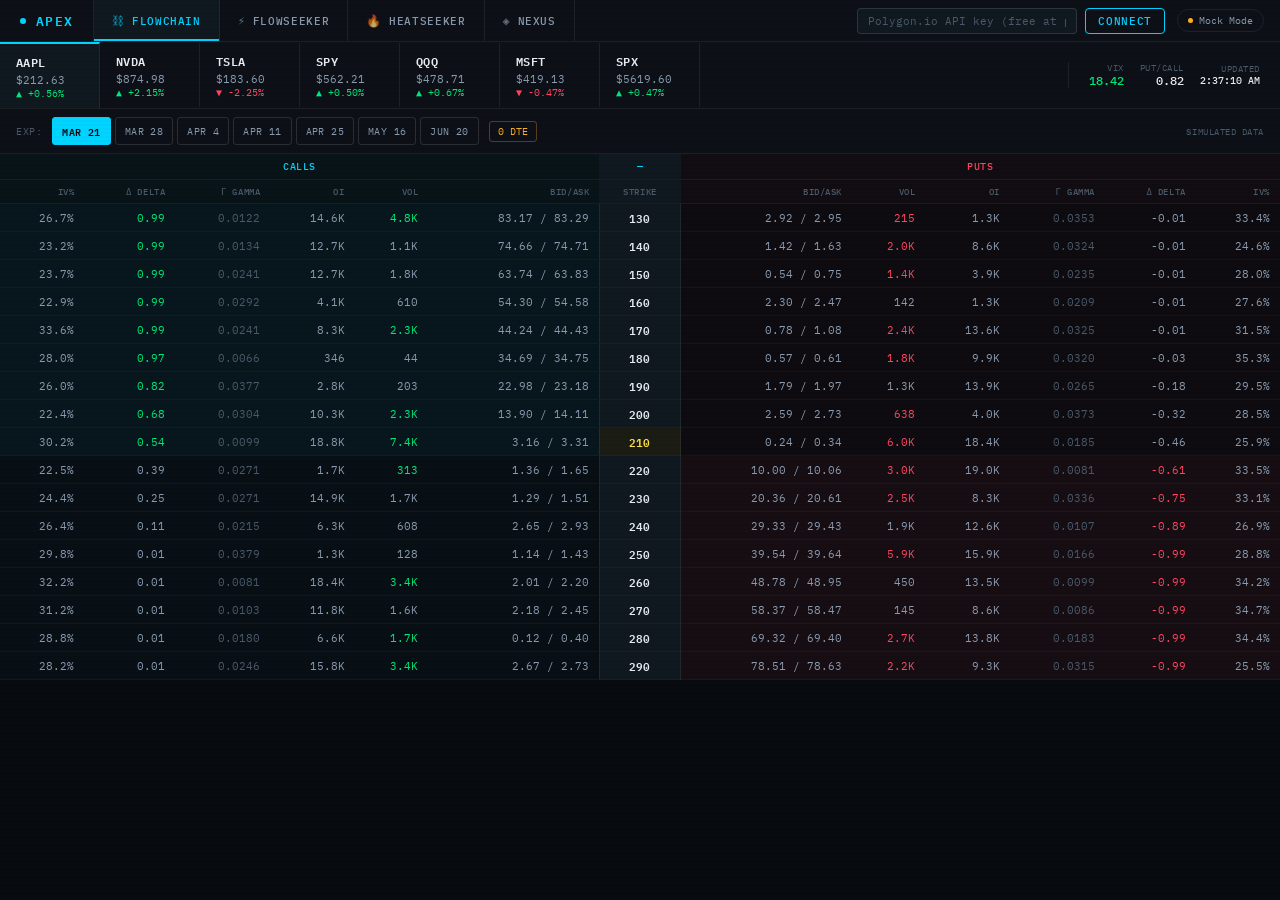
==== apex-terminal/index.html @ cfad3338 "Add files via upload" ====
<!DOCTYPE html>
<html lang="en">
<head>
  <meta charset="UTF-8">
  <meta name="viewport" content="width=device-width, initial-scale=1.0">
  <title>Apex Terminal — Options Intelligence Platform</title>
  <link rel="preconnect" href="https://fonts.googleapis.com">
  <link href="https://fonts.googleapis.com/css2?family=IBM+Plex+Mono:wght@300;400;500;600&family=IBM+Plex+Sans:wght@300;400;500;600&display=swap" rel="stylesheet">
  <link rel="stylesheet" href="css/styles.css">
</head>
<body>

<!-- HEADER -->
<header>
  <div class="logo">
    <div class="logo-dot"></div>
    APEX
  </div>
  <nav class="nav-tabs">
    <div class="nav-tab active" onclick="switchPanel('chain',this)">
      <span class="tab-icon">⛓</span> FlowChain
    </div>
    <div class="nav-tab" onclick="switchPanel('flow',this)">
      <span class="tab-icon">⚡</span> FlowSeeker
    </div>
    <div class="nav-tab" onclick="switchPanel('heat',this)">
      <span class="tab-icon">🔥</span> HeatSeeker
    </div>
    <div class="nav-tab" onclick="switchPanel('nexus',this)">
      <span class="tab-icon">◈</span> Nexus
    </div>
  </nav>
  <div class="header-right">
    <div class="api-setup">
      <input type="password" class="api-input" id="apiKey" placeholder="Polygon.io API key (free at polygon.io)" autocomplete="off">
      <button class="connect-btn" onclick="connectAPI()">Connect</button>
    </div>
    <div class="status-pill" id="statusPill">
      <div class="status-dot" id="statusDot"></div>
      <span id="statusText">Mock Mode</span>
    </div>
  </div>
</header>

<!-- TICKER BAR -->
<div class="ticker-bar" id="tickerBar">
  <div class="ticker-btn active" onclick="setTicker('AAPL',this)" data-sym="AAPL">
    <span class="ticker-sym">AAPL</span>
    <span class="ticker-price" id="tb-price-AAPL">$212.45</span>
    <span class="ticker-chg up" id="tb-chg-AAPL">▲ +0.58%</span>
  </div>
  <div class="ticker-btn" onclick="setTicker('NVDA',this)" data-sym="NVDA">
    <span class="ticker-sym">NVDA</span>
    <span class="ticker-price" id="tb-price-NVDA">$875.20</span>
    <span class="ticker-chg up" id="tb-chg-NVDA">▲ +2.16%</span>
  </div>
  <div class="ticker-btn" onclick="setTicker('TSLA',this)" data-sym="TSLA">
    <span class="ticker-sym">TSLA</span>
    <span class="ticker-price" id="tb-price-TSLA">$183.60</span>
    <span class="ticker-chg dn" id="tb-chg-TSLA">▼ -2.24%</span>
  </div>
  <div class="ticker-btn" onclick="setTicker('SPY',this)" data-sym="SPY">
    <span class="ticker-sym">SPY</span>
    <span class="ticker-price" id="tb-price-SPY">$562.10</span>
    <span class="ticker-chg up" id="tb-chg-SPY">▲ +0.51%</span>
  </div>
  <div class="ticker-btn" onclick="setTicker('QQQ',this)" data-sym="QQQ">
    <span class="ticker-sym">QQQ</span>
    <span class="ticker-price" id="tb-price-QQQ">$478.35</span>
    <span class="ticker-chg up" id="tb-chg-QQQ">▲ +0.67%</span>
  </div>
  <div class="ticker-btn" onclick="setTicker('MSFT',this)" data-sym="MSFT">
    <span class="ticker-sym">MSFT</span>
    <span class="ticker-price" id="tb-price-MSFT">$418.75</span>
    <span class="ticker-chg dn" id="tb-chg-MSFT">▼ -0.45%</span>
  </div>
  <div class="ticker-btn" onclick="setTicker('SPX',this)" data-sym="SPX">
    <span class="ticker-sym">SPX</span>
    <span class="ticker-price" id="tb-price-SPX">$5620</span>
    <span class="ticker-chg up" id="tb-chg-SPX">▲ +0.49%</span>
  </div>
  <div class="ticker-bar-right">
    <div class="market-stat">
      <span class="ms-label">VIX</span>
      <span class="ms-val up" id="vix-val">18.42</span>
    </div>
    <div class="market-stat">
      <span class="ms-label">Put/Call</span>
      <span class="ms-val" id="pcr-val">0.82</span>
    </div>
    <div class="market-stat">
      <span class="ms-label">Updated</span>
      <span class="ms-val" id="update-time" style="font-size:10px">--:--:--</span>
    </div>
  </div>
</div>

<!-- ── FLOWCHAIN PANEL ── -->
<div id="panel-chain" class="panel active">
  <div class="chain-toolbar">
    <span class="toolbar-label">Exp:</span>
    <div class="exp-group" id="expGroup">
      <button class="exp-btn active">Loading...</button>
    </div>
    <span class="dte-badge" id="dteBadge">0 DTE</span>
    <span class="toolbar-label" style="margin-left:auto;font-size:9px" id="chainSource">simulated data</span>
  </div>
  <div id="chainErr"></div>
  <div class="chain-wrap">
    <table class="chain">
      <thead>
        <tr class="shead">
          <th colspan="6" class="call-h" style="text-align:center;font-size:10px;padding:5px">CALLS</th>
          <th class="str-h">—</th>
          <th colspan="6" class="put-h ph" style="text-align:center;font-size:10px;padding:5px">PUTS</th>
        </tr>
        <tr>
          <th class="call-h">IV%</th><th class="call-h">Δ Delta</th><th class="call-h">Γ Gamma</th>
          <th class="call-h">OI</th><th class="call-h">Vol</th><th class="call-h">Bid/Ask</th>
          <th class="str-h">STRIKE</th>
          <th class="put-h">Bid/Ask</th><th class="put-h">Vol</th><th class="put-h">OI</th>
          <th class="put-h">Γ Gamma</th><th class="put-h">Δ Delta</th><th class="put-h">IV%</th>
        </tr>
      </thead>
      <tbody id="chainBody"><tr><td colspan="13" class="loader">Select a ticker above to load options chain</td></tr></tbody>
    </table>
  </div>
</div>

<!-- ── FLOWSEEKER PANEL ── -->
<div id="panel-flow" class="panel">
  <div class="flow-toolbar">
    <span class="toolbar-label">Filter:</span>
    <button class="chip active" onclick="filterFlow('all',this)">All Flow</button>
    <button class="chip" onclick="filterFlow('call',this)">Calls Only</button>
    <button class="chip" onclick="filterFlow('put',this)">Puts Only</button>
    <button class="chip" onclick="filterFlow('sweep',this)">Sweeps</button>
    <button class="chip" onclick="filterFlow('block',this)">Blocks</button>
    <button class="chip" onclick="filterFlow('unusual',this)">Unusual</button>
    <button class="chip" onclick="filterFlow('bull',this)">Bullish</button>
    <button class="chip" onclick="filterFlow('bear',this)">Bearish</button>
    <span style="margin-left:auto;font-size:10px;color:var(--text2);font-family:var(--mono)" id="flowCount">0 alerts</span>
  </div>
  <div id="flowErr"></div>
  <div class="flow-head">
    <div>TIME</div><div>TICKER</div><div>TYPE</div><div>CONTRACT</div>
    <div>SENT</div><div>PREMIUM</div><div>SIZE</div><div>FLAGS</div><div>DETAIL</div>
  </div>
  <div class="flow-list" id="flowList">
    <div class="loader">Waiting for flow data...</div>
  </div>
</div>

<!-- ── HEATSEEKER PANEL ── -->
<div id="panel-heat" class="panel">
  <div class="heat-layout">
    <aside class="heat-sidebar">
      <div class="heat-sidebar-top">HeatSeeker Tickers</div>
      <div class="heat-ticker-list" id="heatTickerList"></div>
    </aside>
    <div class="heat-main">
      <div class="heat-toolbar">
        <span class="toolbar-label">Mode:</span>
        <button class="exp-btn active" onclick="setHeatMode('gex',this)">Gamma Exposure</button>
        <button class="exp-btn" onclick="setHeatMode('oi',this)">Open Interest</button>
        <button class="exp-btn" onclick="setHeatMode('flow',this)">Net Flow</button>
        <button class="exp-btn trinity-btn" onclick="setHeatMode('trinity',this)">⟁ Trinity</button>
        <span class="toolbar-label" style="margin-left:auto" id="heatTicker">SPY</span>
        <span class="toolbar-label" id="heatPrice" style="color:var(--text0)">$562.10</span>
      </div>
      <!-- Single mode canvas -->
      <div class="heat-canvas-wrap" id="singleCanvasWrap">
        <canvas id="heatCanvas"></canvas>
      </div>
      <!-- Trinity Mode -->
      <div id="trinityWrap" style="display:none;flex:1;flex-direction:column;overflow:hidden;min-height:0;">
        <div class="trinity-table-wrap">
          <table class="trinity-tbl" id="trinityTable">
            <thead id="trinityThead"></thead>
            <tbody id="trinityTbody"></tbody>
          </table>
        </div>
      </div>
      <div class="legend-wrap" id="heatLegend">
        <div class="legend-item"><div class="legend-dot legend-pika"></div><span>Pika — Volatility Absorber / Pin Zone</span></div>
        <div class="legend-item"><div class="legend-dot legend-barney"></div><span>Barney — Volatility Amplifier / Explosion Zone</span></div>
        <div class="legend-item" style="margin-left:auto;color:var(--text2)">King Node = strongest magnet for EOD/EOW price</div>
      </div>
      <div class="legend-wrap" id="trinityLegend" style="display:none;flex-wrap:wrap;gap:6px 20px;">
        <div class="legend-item"><div class="legend-dot legend-pika"></div><span>Pika — Dealer Pin / Vol Absorber</span></div>
        <div class="legend-item"><div class="legend-dot legend-barney"></div><span>Barney — Vol Amplifier / Explosion</span></div>
        <div class="legend-item"><div class="legend-dot" style="background:var(--accent)"></div><span>Vanna Bullish</span></div>
        <div class="legend-item"><div class="legend-dot" style="background:var(--red)"></div><span>Vanna Bearish</span></div>
        <div class="legend-item"><div class="legend-dot" style="background:var(--green)"></div><span>Bullish signal</span></div>
        <div class="legend-item"><div class="legend-dot" style="background:#f97316"></div><span>Bearish / Short pressure</span></div>
        <div style="margin-left:auto;font-family:var(--mono);font-size:10px;color:var(--text2)">★ King Node · ATM = yellow row · bars = normalized intensity</div>
      </div>
    </div>
  </div>
</div>

<!-- ── NEXUS PANEL ── -->
<div id="panel-nexus" class="panel">
  <div class="nexus-layout">
    <aside class="nexus-sidebar">
      <div class="heat-sidebar-top" style="padding:12px 14px 8px">AI Signal Watchlist</div>
      <div class="nexus-sig-list" id="nexusSigList"></div>
    </aside>
    <div class="nexus-main" id="nexusMain"></div>
  </div>
</div>

<!-- TOAST -->
<div class="toast" id="toast"></div>

<!-- Toast -->
<div class="toast" id="toast"></div>

<!-- JS modules (order matters) -->
<script src="js/state.js"></script>
<script src="js/utils.js"></script>
<script src="js/mockData.js"></script>
<script src="js/api.js"></script>
<script src="js/chain.js"></script>
<script src="js/flow.js"></script>
<script src="js/heatseeker.js"></script>
<script src="js/nexus.js"></script>
<script src="js/app.js"></script>

</body>
</html>
---- apex-terminal/css/styles.css ----
:root {
  --bg0: #080b0f;
  --bg1: #0d1117;
  --bg2: #111920;
  --bg3: #162030;
  --border: rgba(255,255,255,0.07);
  --border2: rgba(255,255,255,0.12);
  --text0: #e8edf2;
  --text1: #8a9bb0;
  --text2: #4a5a6a;
  --accent: #00d4ff;
  --accent2: #0099cc;
  --green: #00e87a;
  --red: #ff4560;
  --amber: #ffb020;
  --purple: #a855f7;
  --yellow: #fde047;
  --mono: 'IBM Plex Mono', monospace;
  --sans: 'IBM Plex Sans', sans-serif;
}
*, *::before, *::after { box-sizing: border-box; margin: 0; padding: 0; }
html { font-size: 13px; background: var(--bg0); color: var(--text0); font-family: var(--sans); }
body { min-height: 100vh; display: flex; flex-direction: column; overflow-x: hidden; }

/* ── SCANLINE OVERLAY ── */
body::before {
  content: '';
  position: fixed; inset: 0; pointer-events: none; z-index: 999;
  background: repeating-linear-gradient(0deg, transparent, transparent 2px, rgba(0,0,0,0.015) 2px, rgba(0,0,0,0.015) 4px);
}

/* ── HEADER ── */
header {
  display: flex; align-items: center; gap: 0;
  height: 42px; background: var(--bg1);
  border-bottom: 1px solid var(--border);
  position: sticky; top: 0; z-index: 100;
}
.logo {
  display: flex; align-items: center; gap: 10px;
  padding: 0 20px; height: 100%;
  border-right: 1px solid var(--border);
  font-family: var(--mono); font-size: 13px; font-weight: 600;
  color: var(--accent); letter-spacing: 0.1em; text-transform: uppercase;
  white-space: nowrap;
}
.logo-dot { width: 6px; height: 6px; background: var(--accent); border-radius: 50%; animation: blink 2s ease-in-out infinite; }
@keyframes blink { 0%,100%{opacity:1} 50%{opacity:.3} }

.nav-tabs { display: flex; height: 100%; }
.nav-tab {
  display: flex; align-items: center; gap: 7px;
  padding: 0 18px; height: 100%; cursor: pointer;
  font-family: var(--mono); font-size: 11px; font-weight: 500;
  color: var(--text1); border-right: 1px solid var(--border);
  transition: all .2s; white-space: nowrap; text-transform: uppercase; letter-spacing: 0.06em;
  position: relative;
}
.nav-tab:hover { color: var(--text0); background: var(--bg2); }
.nav-tab.active { color: var(--accent); background: var(--bg2); }
.nav-tab.active::after {
  content: ''; position: absolute; bottom: 0; left: 0; right: 0; height: 2px;
  background: var(--accent);
}
.nav-tab .tab-icon { font-size: 12px; opacity: .7; }

.header-right {
  display: flex; align-items: center; gap: 12px;
  margin-left: auto; padding: 0 16px;
}
.api-setup {
  display: flex; align-items: center; gap: 8px;
}
.api-input {
  background: var(--bg2); border: 1px solid var(--border2);
  color: var(--text0); font-family: var(--mono); font-size: 11px;
  padding: 5px 10px; border-radius: 4px; width: 220px; outline: none;
  transition: border-color .2s;
}
.api-input:focus { border-color: var(--accent); }
.api-input::placeholder { color: var(--text2); }
.connect-btn {
  background: transparent; border: 1px solid var(--accent);
  color: var(--accent); font-family: var(--mono); font-size: 11px;
  font-weight: 500; padding: 5px 12px; border-radius: 4px;
  cursor: pointer; transition: all .2s; text-transform: uppercase; letter-spacing: .06em;
}
.connect-btn:hover { background: var(--accent); color: var(--bg0); }
.status-pill {
  display: flex; align-items: center; gap: 6px;
  font-family: var(--mono); font-size: 10px; color: var(--text1);
  padding: 4px 10px; border-radius: 20px;
  border: 1px solid var(--border);
  white-space: nowrap;
}
.status-dot { width: 5px; height: 5px; border-radius: 50%; background: var(--amber); }
.status-dot.live { background: var(--green); animation: blink 1.5s ease-in-out infinite; }
.status-dot.err { background: var(--red); }

/* ── TICKER BAR ── */
.ticker-bar {
  display: flex; align-items: center; gap: 0;
  background: var(--bg1); border-bottom: 1px solid var(--border);
  overflow-x: auto; scrollbar-width: none;
}
.ticker-bar::-webkit-scrollbar { display: none; }
.ticker-btn {
  display: flex; flex-direction: column; align-items: flex-start;
  padding: 8px 16px; border-right: 1px solid var(--border);
  cursor: pointer; transition: all .15s; min-width: 100px;
  background: transparent;
}
.ticker-btn:hover { background: var(--bg2); }
.ticker-btn.active { background: var(--bg2); border-top: 2px solid var(--accent); }
.ticker-sym {
  font-family: var(--mono); font-size: 12px; font-weight: 600;
  color: var(--text0); letter-spacing: .04em;
}
.ticker-price { font-family: var(--mono); font-size: 11px; color: var(--text1); margin-top: 1px; }
.ticker-chg { font-family: var(--mono); font-size: 10px; }
.ticker-chg.up { color: var(--green); }
.ticker-chg.dn { color: var(--red); }

.ticker-bar-right {
  margin-left: auto; display: flex; align-items: center; gap: 16px;
  padding: 0 20px; border-left: 1px solid var(--border); white-space: nowrap;
}
.market-stat { display: flex; flex-direction: column; align-items: flex-end; }
.ms-label { font-size: 9px; color: var(--text2); font-family: var(--mono); text-transform: uppercase; letter-spacing: .06em; }
.ms-val { font-size: 12px; font-family: var(--mono); color: var(--text0); font-weight: 500; }

/* ── PANELS ── */
.panel { display: none; flex: 1; overflow: hidden; }
.panel.active { display: flex; flex-direction: column; }

/* ── CHAIN PANEL ── */
.chain-toolbar {
  display: flex; align-items: center; gap: 10px; flex-wrap: wrap;
  padding: 8px 16px; background: var(--bg1); border-bottom: 1px solid var(--border);
}
.exp-group { display: flex; gap: 4px; flex-wrap: wrap; }
.exp-btn {
  background: transparent; border: 1px solid var(--border2);
  color: var(--text1); font-family: var(--mono); font-size: 10px;
  padding: 4px 9px; border-radius: 3px; cursor: pointer;
  transition: all .15s; text-transform: uppercase; letter-spacing: .04em;
}
.exp-btn:hover { border-color: var(--accent2); color: var(--text0); }
.exp-btn.active { background: var(--accent); border-color: var(--accent); color: var(--bg0); font-weight: 600; }
.toolbar-label { font-size: 10px; color: var(--text2); font-family: var(--mono); text-transform: uppercase; letter-spacing: .06em; }
.dte-badge {
  font-family: var(--mono); font-size: 10px; color: var(--amber);
  border: 1px solid rgba(255,176,32,.3); padding: 3px 8px; border-radius: 3px;
}
.chain-wrap { flex: 1; overflow-y: auto; overflow-x: auto; scrollbar-width: thin; scrollbar-color: var(--bg3) transparent; }
.chain-wrap::-webkit-scrollbar { width: 6px; height: 6px; }
.chain-wrap::-webkit-scrollbar-track { background: transparent; }
.chain-wrap::-webkit-scrollbar-thumb { background: var(--bg3); border-radius: 3px; }
table.chain { width: 100%; border-collapse: collapse; font-family: var(--mono); font-size: 11px; }
.chain th {
  position: sticky; top: 0; z-index: 10;
  padding: 6px 10px; text-align: right; font-size: 9px; font-weight: 500;
  color: var(--text2); white-space: nowrap; letter-spacing: .06em; text-transform: uppercase;
  border-bottom: 1px solid var(--border);
}
.chain th.call-h { background: rgba(0,212,255,.04); }
.chain th.put-h  { background: rgba(255,69,96,.04); }
.chain th.str-h  { background: var(--bg2); text-align: center; }
.chain .shead th { font-size: 10px; color: var(--accent); }
.chain .shead .ph { color: var(--red); }
.chain td {
  padding: 4px 10px; text-align: right; border-bottom: 1px solid rgba(255,255,255,.03);
  white-space: nowrap; transition: background .1s;
}
.chain tr:hover td { background: rgba(255,255,255,.03); }
.chain td.str {
  text-align: center; background: var(--bg2); color: var(--text0);
  font-weight: 600; border-left: 1px solid var(--border); border-right: 1px solid var(--border);
}
.chain td.atm { background: rgba(253,224,71,.08); color: var(--yellow); }
.chain td.cs { background: rgba(0,212,255,.025); }
.chain td.ps { background: rgba(255,69,96,.025); }
.chain tr.itm-c td.cs { background: rgba(0,212,255,.06); }
.chain tr.itm-p td.ps { background: rgba(255,69,96,.06); }
.up { color: var(--green); }
.dn { color: var(--red); }
.dim { color: var(--text1); }
.dim2 { color: var(--text2); }
.loader { padding: 60px; text-align: center; color: var(--text2); font-family: var(--mono); font-size: 12px; }
.err-bar {
  background: rgba(255,69,96,.1); border-bottom: 1px solid rgba(255,69,96,.2);
  padding: 6px 16px; font-size: 11px; color: var(--red); font-family: var(--mono);
}

/* ── FLOW PANEL ── */
.flow-toolbar {
  display: flex; align-items: center; gap: 8px; flex-wrap: wrap;
  padding: 8px 16px; background: var(--bg1); border-bottom: 1px solid var(--border);
}
.chip {
  background: transparent; border: 1px solid var(--border2);
  color: var(--text1); font-family: var(--mono); font-size: 10px;
  padding: 4px 10px; border-radius: 20px; cursor: pointer;
  transition: all .15s; letter-spacing: .04em;
}
.chip:hover { border-color: var(--accent2); color: var(--text0); }
.chip.active { background: var(--bg3); border-color: var(--border2); color: var(--text0); }
.flow-list { flex: 1; overflow-y: auto; scrollbar-width: thin; scrollbar-color: var(--bg3) transparent; }
.flow-list::-webkit-scrollbar { width: 6px; }
.flow-list::-webkit-scrollbar-thumb { background: var(--bg3); border-radius: 3px; }
.flow-head, .flow-row {
  display: grid;
  grid-template-columns: 52px 56px 54px 80px 56px 76px 64px 90px 1fr;
  gap: 0; padding: 5px 16px;
  border-bottom: 1px solid var(--border);
  align-items: center;
}
.flow-head {
  background: var(--bg2); font-size: 9px; color: var(--text2);
  font-family: var(--mono); text-transform: uppercase; letter-spacing: .08em;
  position: sticky; top: 0; z-index: 5;
}
.flow-row { font-size: 11px; font-family: var(--mono); cursor: pointer; transition: background .1s; }
.flow-row:hover { background: var(--bg2); }
.flow-row.new-row { animation: flashRow .6s ease-out; }
@keyframes flashRow { from { background: rgba(0,212,255,.1); } to { background: transparent; } }
.badge {
  display: inline-block; padding: 2px 6px; border-radius: 3px;
  font-size: 9px; font-weight: 600; letter-spacing: .04em;
}
.badge-call { background: rgba(0,212,255,.15); color: var(--accent); }
.badge-put  { background: rgba(255,69,96,.15); color: var(--red); }
.badge-sweep { background: rgba(255,176,32,.15); color: var(--amber); }
.badge-block { background: rgba(168,85,247,.15); color: var(--purple); }
.badge-unusual { background: rgba(0,232,122,.15); color: var(--green); }
.badge-bull { background: rgba(0,232,122,.12); color: var(--green); }
.badge-bear { background: rgba(255,69,96,.12); color: var(--red); }
.prem-big { color: var(--amber); font-weight: 600; }

/* ── HEATSEEKER PANEL ── */
.heat-layout { display: flex; flex: 1; overflow: hidden; }
.heat-sidebar {
  width: 280px; min-width: 220px; background: var(--bg1);
  border-right: 1px solid var(--border); display: flex; flex-direction: column;
  overflow-y: auto; scrollbar-width: thin; scrollbar-color: var(--bg3) transparent;
}
.heat-sidebar::-webkit-scrollbar { width: 4px; }
.heat-sidebar::-webkit-scrollbar-thumb { background: var(--bg3); }
.heat-sidebar-top {
  padding: 12px 14px 8px; border-bottom: 1px solid var(--border);
  font-family: var(--mono); font-size: 10px; color: var(--text2);
  text-transform: uppercase; letter-spacing: .08em;
}
.heat-ticker-list { flex: 1; }
.heat-ticker-item {
  display: flex; align-items: center; justify-content: space-between;
  padding: 9px 14px; border-bottom: 1px solid var(--border);
  cursor: pointer; transition: background .15s;
}
.heat-ticker-item:hover { background: var(--bg2); }
.heat-ticker-item.active { background: var(--bg2); border-left: 2px solid var(--accent); }
.ht-sym { font-family: var(--mono); font-size: 12px; font-weight: 600; color: var(--text0); }
.ht-meta { text-align: right; }
.ht-price { font-family: var(--mono); font-size: 11px; color: var(--text1); }
.ht-chg { font-family: var(--mono); font-size: 10px; }

.heat-main { flex: 1; display: flex; flex-direction: column; overflow: hidden; min-height: 0; }
.heat-toolbar {
  display: flex; align-items: center; gap: 10px; flex-wrap: wrap;
  padding: 8px 16px; background: var(--bg1); border-bottom: 1px solid var(--border);
  flex-shrink: 0;
}
.heat-canvas-wrap { flex: 1; position: relative; overflow: hidden; min-height: 0; }
#heat-canvas { display: block; width: 100%; height: 100%; }

.legend-wrap {
  display: flex; align-items: center; gap: 16px;
  padding: 8px 16px; border-top: 1px solid var(--border);
  font-family: var(--mono); font-size: 10px; color: var(--text1);
  flex-shrink: 0;
}
.legend-item { display: flex; align-items: center; gap: 6px; }
.legend-dot { width: 10px; height: 10px; border-radius: 50%; }
.legend-pika { background: var(--yellow); }
.legend-barney { background: var(--purple); }

/* ── TRINITY MODE TABLE ── */
.trinity-btn {
  background: linear-gradient(135deg, rgba(253,224,71,.15), rgba(168,85,247,.15)) !important;
  border-color: rgba(253,224,71,.4) !important;
  color: var(--yellow) !important;
  font-weight: 600 !important;
  letter-spacing: .08em;
}
.trinity-btn.active {
  background: linear-gradient(135deg, rgba(253,224,71,.3), rgba(168,85,247,.35)) !important;
  border-color: var(--yellow) !important;
  color: var(--yellow) !important;
}
.trinity-table-wrap {
  flex: 1; overflow: auto;
  scrollbar-width: thin; scrollbar-color: var(--bg3) transparent;
}
.trinity-table-wrap::-webkit-scrollbar { width:6px; height:6px; }
.trinity-table-wrap::-webkit-scrollbar-thumb { background:var(--bg3); border-radius:3px; }
table.trinity-tbl { width:100%; border-collapse:collapse; font-family:var(--mono); font-size:11px; }
.trinity-tbl thead th {
  position: sticky; top:0; z-index:10;
  padding: 5px 10px; text-align:right; white-space:nowrap;
  border-bottom: 1px solid var(--border); font-size:10px; font-weight:500; letter-spacing:.05em;
}
.trinity-tbl thead tr.th-group th { font-size:10px; text-align:center; padding:4px 6px; border-bottom: 1px solid var(--border2); }
.trinity-tbl thead tr.th-group th.th-strike { background:var(--bg2); }
.trinity-tbl thead tr.th-cols th { background:var(--bg1); }
.trinity-tbl thead tr.th-cols th.th-strike { background:var(--bg2); text-align:center; }
.th-gex-g  { background:rgba(253,224,71,.06); color:var(--yellow) !important; }
.th-vanna-g { background:rgba(0,212,255,.06); color:var(--accent) !important; }
.th-dex-g  { background:rgba(0,232,122,.06); color:var(--green) !important; }
.th-flow-g { background:rgba(249,115,22,.06); color:#f97316 !important; }
.th-comp-g { background:rgba(255,255,255,.04); color:var(--text1) !important; }
.trinity-tbl tbody tr {
  border-bottom: 1px solid rgba(255,255,255,.03);
  cursor:pointer; transition:background .1s;
}
.trinity-tbl tbody tr:hover { background:rgba(255,255,255,.03); }
.trinity-tbl tbody tr.tr-atm { background:rgba(253,224,71,.06) !important; }
.trinity-tbl tbody tr.tr-atm:hover { background:rgba(253,224,71,.1) !important; }
.trinity-tbl tbody tr.tr-king td.td-strike { color:var(--yellow) !important; }
.trinity-tbl td {
  padding: 3px 10px; text-align:right; white-space:nowrap; font-size:11px;
}
.trinity-tbl td.td-strike {
  text-align:center; background:var(--bg2); font-weight:600; color:var(--text0);
  border-left:1px solid var(--border); border-right:1px solid var(--border);
  position:sticky; left:0; z-index:2; min-width:62px;
}
.trinity-tbl td.td-strike .king-badge {
  display:inline-block; font-size:9px; color:var(--yellow);
  margin-left:4px; vertical-align:middle;
}
.trinity-tbl td.td-strike .atm-badge {
  display:inline-block; font-size:8px; color:var(--yellow);
  background:rgba(253,224,71,.15); padding:1px 4px; border-radius:2px;
  margin-left:3px; vertical-align:middle;
}
/* GEX cols */
.td-gex { background:rgba(253,224,71,.025); }
/* Vanna cols */
.td-vanna { background:rgba(0,212,255,.025); }
/* DEX cols */
.td-dex { background:rgba(0,232,122,.025); }
/* Flow cols */
.td-flow { background:rgba(249,115,22,.025); }
/* Composite */
.td-comp { }
/* Inline sparkbar */
.spark-wrap { display:flex; align-items:center; gap:5px; justify-content:flex-end; }
.spark-bar {
  display:inline-block; height:8px; border-radius:2px; min-width:2px;
  vertical-align:middle; flex-shrink:0;
}
.spark-val { min-width:52px; text-align:right; }

/* ── NEXUS PANEL ── */
.nexus-layout { display: flex; flex: 1; overflow: hidden; gap: 0; }
.nexus-sidebar {
  width: 300px; min-width: 240px; border-right: 1px solid var(--border);
  display: flex; flex-direction: column; background: var(--bg1);
}
.nexus-sig-list { flex: 1; overflow-y: auto; scrollbar-width: thin; scrollbar-color: var(--bg3) transparent; }
.nexus-sig-list::-webkit-scrollbar { width: 4px; }
.nexus-sig-list::-webkit-scrollbar-thumb { background: var(--bg3); }
.nsig {
  padding: 12px 14px; border-bottom: 1px solid var(--border);
  cursor: pointer; transition: background .15s;
}
.nsig:hover { background: var(--bg2); }
.nsig.active { background: var(--bg2); border-left: 2px solid var(--accent); }
.nsig-head { display: flex; justify-content: space-between; align-items: center; margin-bottom: 5px; }
.nsig-tick { font-family: var(--mono); font-size: 13px; font-weight: 600; color: var(--text0); }
.nsig-score {
  font-family: var(--mono); font-size: 10px; font-weight: 600;
  padding: 2px 8px; border-radius: 3px;
}
.score-bull { background: rgba(0,232,122,.15); color: var(--green); }
.score-bear { background: rgba(255,69,96,.15); color: var(--red); }
.score-neu  { background: rgba(138,155,176,.1); color: var(--text1); }
.nsig-desc { font-size: 11px; color: var(--text1); line-height: 1.55; }

.nexus-main { flex: 1; overflow-y: auto; padding: 20px; display: flex; flex-direction: column; gap: 16px; scrollbar-width: thin; scrollbar-color: var(--bg3) transparent; }
.nexus-main::-webkit-scrollbar { width: 6px; }
.nexus-main::-webkit-scrollbar-thumb { background: var(--bg3); }
.ncard {
  background: var(--bg1); border: 1px solid var(--border);
  border-radius: 6px; overflow: hidden;
}
.ncard-head {
  display: flex; justify-content: space-between; align-items: center;
  padding: 12px 16px; border-bottom: 1px solid var(--border);
  background: var(--bg2);
}
.ncard-title { font-family: var(--mono); font-size: 12px; font-weight: 600; color: var(--text0); text-transform: uppercase; letter-spacing: .06em; }
.ncard-body { padding: 14px 16px; }
.metric-grid { display: grid; grid-template-columns: repeat(4,1fr); gap: 10px; }
.metric { text-align: center; padding: 10px; background: var(--bg2); border-radius: 4px; }
.metric-label { font-size: 9px; color: var(--text2); font-family: var(--mono); text-transform: uppercase; letter-spacing: .07em; margin-bottom: 5px; }
.metric-val { font-size: 16px; font-family: var(--mono); font-weight: 600; color: var(--text0); }
.metric-val.up { color: var(--green); }
.metric-val.dn { color: var(--red); }
.gex-bar-wrap { margin-top: 12px; }
.gex-label-row { display: flex; justify-content: space-between; font-size: 10px; font-family: var(--mono); color: var(--text1); margin-bottom: 6px; }
.gex-bar-track { height: 6px; background: var(--bg3); border-radius: 3px; overflow: hidden; }
.gex-bar-fill { height: 100%; border-radius: 3px; transition: width .8s ease; }
.pcr-row { display: flex; align-items: center; gap: 12px; margin-top: 10px; }
.pcr-label { font-size: 11px; color: var(--text1); font-family: var(--mono); }
.pcr-val { font-size: 14px; font-weight: 600; font-family: var(--mono); }
.news-item { padding: 8px 0; border-bottom: 1px solid var(--border); }
.news-item:last-child { border-bottom: none; }
.news-title { font-size: 12px; color: var(--text0); line-height: 1.5; margin-bottom: 3px; }
.news-meta { font-size: 10px; color: var(--text2); font-family: var(--mono); }

/* ── SCROLLBAR GLOBAL ── */
::-webkit-scrollbar { width: 6px; height: 6px; }
::-webkit-scrollbar-track { background: transparent; }
::-webkit-scrollbar-thumb { background: var(--bg3); border-radius: 3px; }

/* ── TOAST ── */
.toast {
  position: fixed; bottom: 20px; right: 20px; z-index: 9999;
  background: var(--bg2); border: 1px solid var(--border2); border-radius: 6px;
  padding: 10px 16px; font-family: var(--mono); font-size: 11px; color: var(--text0);
  transform: translateY(20px); opacity: 0; transition: all .3s;
  max-width: 320px;
}
.toast.show { transform: translateY(0); opacity: 1; }
.toast.success { border-color: rgba(0,232,122,.4); color: var(--green); }
.toast.error { border-color: rgba(255,69,96,.4); color: var(--red); }
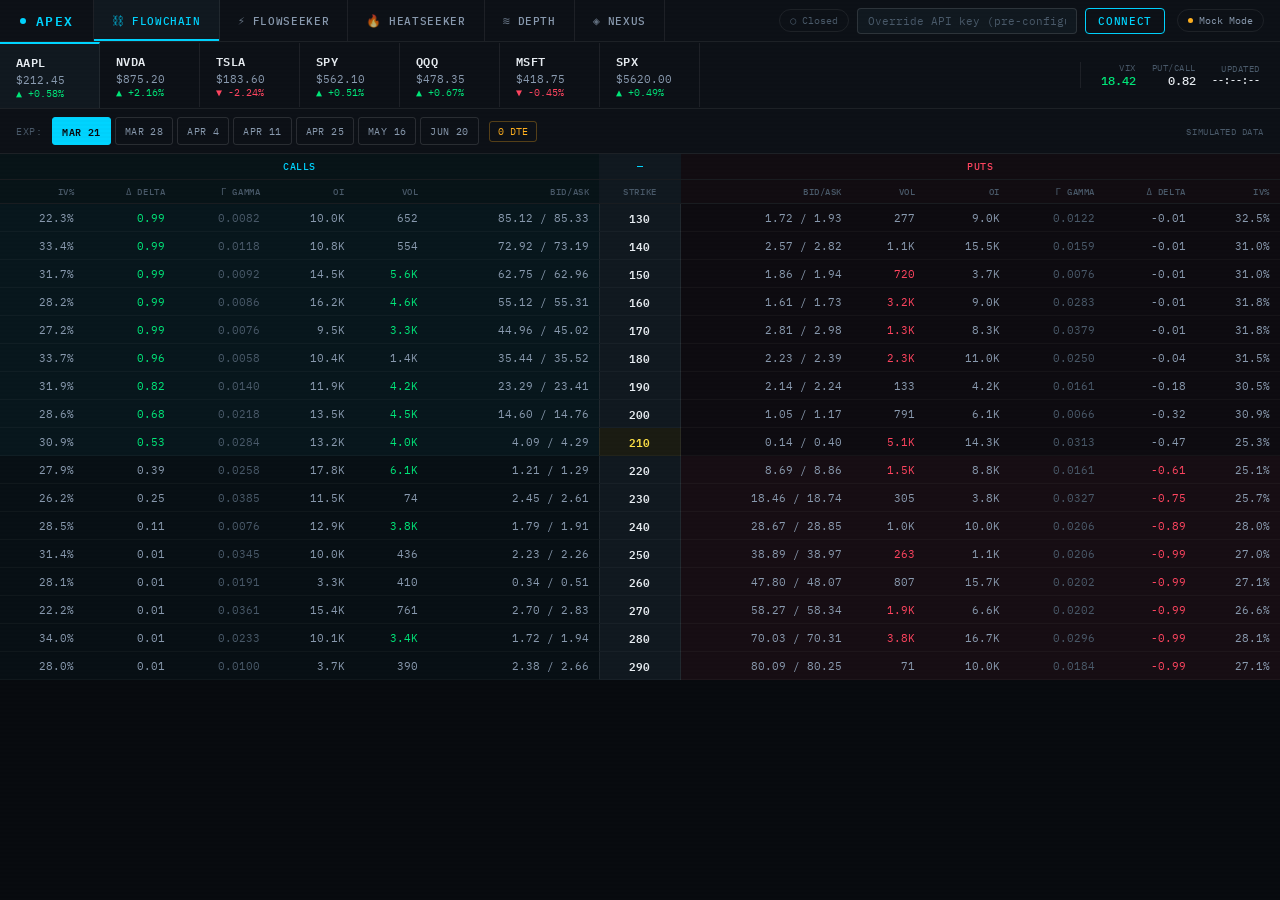
==== commit f14f791f: "Add files via upload" ====
--- a/apex-terminal/index.html
+++ b/apex-terminal/index.html
@@ -21,10 +21,13 @@
       <span class="tab-icon">⛓</span> FlowChain
     </div>
     <div class="nav-tab" onclick="switchPanel('flow',this)">
-      <span class="tab-icon">⚡</span> FlowSeeker
+      <span class="tab-icon">⚡</span> FlowSeeker<span id="flowNewBadge" style="display:none;background:#ff4560;color:#fff;font-size:9px;font-weight:700;padding:1px 5px;border-radius:9px;margin-left:5px;font-family:var(--mono)">0</span>
     </div>
     <div class="nav-tab" onclick="switchPanel('heat',this)">
       <span class="tab-icon">🔥</span> HeatSeeker
+    </div>
+    <div class="nav-tab" onclick="switchPanel('depth',this)">
+      <span class="tab-icon">≋</span> Depth
     </div>
     <div class="nav-tab" onclick="switchPanel('nexus',this)">
       <span class="tab-icon">◈</span> Nexus
@@ -32,7 +35,8 @@
   </nav>
   <div class="header-right">
     <div class="api-setup">
-      <input type="password" class="api-input" id="apiKey" placeholder="Polygon.io API key (free at polygon.io)" autocomplete="off">
+      <span id="sessionBadge" style="font-family:var(--mono);font-size:10px;color:var(--text2);padding:4px 10px;border:1px solid var(--border);border-radius:20px;white-space:nowrap">Closed</span>
+      <input type="password" class="api-input" id="apiKey" placeholder="Override API key (pre-configured)" autocomplete="off">
       <button class="connect-btn" onclick="connectAPI()">Connect</button>
     </div>
     <div class="status-pill" id="statusPill">
@@ -139,7 +143,8 @@
     <button class="chip" onclick="filterFlow('unusual',this)">Unusual</button>
     <button class="chip" onclick="filterFlow('bull',this)">Bullish</button>
     <button class="chip" onclick="filterFlow('bear',this)">Bearish</button>
-    <span style="margin-left:auto;font-size:10px;color:var(--text2);font-family:var(--mono)" id="flowCount">0 alerts</span>
+    <span id="flowCount" style="font-size:10px;color:var(--text2);font-family:var(--mono)">0 alerts</span>
+    <span id="flowStatus" style="font-size:10px;font-family:var(--mono);padding:3px 9px;border:1px solid var(--border);border-radius:3px;color:var(--text2);margin-left:8px">◌ Simulated</span>
   </div>
   <div id="flowErr"></div>
   <div class="flow-head">
@@ -199,6 +204,41 @@
   </div>
 </div>
 
+<!-- ── DEPTH PANEL ── -->
+<div id="panel-depth" class="panel">
+  <div class="chain-toolbar">
+    <span class="toolbar-label" id="depthTicker" style="color:var(--text0)">AAPL — Open Interest & GEX by Strike</span>
+    <span class="toolbar-label" style="margin-left:auto;font-size:9px;color:var(--text2)">±15% strikes · bars = OI magnitude</span>
+  </div>
+  <div class="chain-wrap">
+    <table class="chain" style="font-size:11px">
+      <thead>
+        <tr>
+          <th colspan="4" style="text-align:center;padding:4px;font-size:10px;color:rgba(0,212,255,.8);background:rgba(0,212,255,.04)">← CALLS</th>
+          <th style="text-align:center;background:var(--bg2);color:var(--text1);font-size:10px">STRIKE</th>
+          <th colspan="4" style="text-align:center;padding:4px;font-size:10px;color:rgba(255,69,96,.8);background:rgba(255,69,96,.04)">PUTS →</th>
+          <th style="text-align:center;font-size:10px;color:var(--text1);background:rgba(253,224,71,.05)">NET GEX</th>
+        </tr>
+        <tr>
+          <th style="text-align:right;background:rgba(0,212,255,.04);color:rgba(0,212,255,.6)">OI</th>
+          <th style="text-align:right;width:130px;background:rgba(0,212,255,.04);color:rgba(0,212,255,.5)">OI Bar</th>
+          <th style="text-align:right;width:130px;background:rgba(0,212,255,.03);color:rgba(0,212,255,.4)">Vol Bar</th>
+          <th style="text-align:right;background:rgba(0,212,255,.03);color:rgba(0,212,255,.5)">Vol</th>
+          <th class="str-h">Price</th>
+          <th style="background:rgba(255,69,96,.03);color:rgba(255,69,96,.4)">Vol</th>
+          <th style="width:130px;background:rgba(255,69,96,.03);color:rgba(255,69,96,.4)">Vol Bar</th>
+          <th style="width:130px;background:rgba(255,69,96,.04);color:rgba(255,69,96,.5)">OI Bar</th>
+          <th style="background:rgba(255,69,96,.04);color:rgba(255,69,96,.6)">OI</th>
+          <th style="background:rgba(253,224,71,.04);color:rgba(253,224,71,.7)">GEX Type</th>
+        </tr>
+      </thead>
+      <tbody id="depthBody">
+        <tr><td colspan="10" class="loader">Select a ticker to load depth</td></tr>
+      </tbody>
+    </table>
+  </div>
+</div>
+
 <!-- ── NEXUS PANEL ── -->
 <div id="panel-nexus" class="panel">
   <div class="nexus-layout">
--- a/apex-terminal/css/styles.css
+++ b/apex-terminal/css/styles.css
@@ -434,4 +434,30 @@
 }
 .toast.show { transform: translateY(0); opacity: 1; }
 .toast.success { border-color: rgba(0,232,122,.4); color: var(--green); }
-.toast.error { border-color: rgba(255,69,96,.4); color: var(--red); }+.toast.error { border-color: rgba(255,69,96,.4); color: var(--red); }
+/* ── FLOW STATUS & SESSION BADGE ── */
+#flowStatus {
+  transition: color .3s;
+  white-space: nowrap;
+}
+#sessionBadge {
+  transition: color .3s;
+  white-space: nowrap;
+}
+
+/* ── TICK FLASH ── */
+@keyframes tickFlash {
+  0%   { background: rgba(0,212,255,.18); }
+  100% { background: transparent; }
+}
+.tick-flash { animation: tickFlash .4s ease-out; }
+
+/* ── DEPTH PANEL ── */
+.depth-strike {
+  text-align:center; background:var(--bg2); font-weight:600;
+  border-left:1px solid var(--border); border-right:1px solid var(--border);
+  font-family:var(--mono); font-size:11px; color:var(--text0);
+  padding:3px 10px;
+}
+.depth-atm td { background:rgba(253,224,71,.06) !important; }
+.depth-atm .depth-strike { color:var(--yellow) !important; }
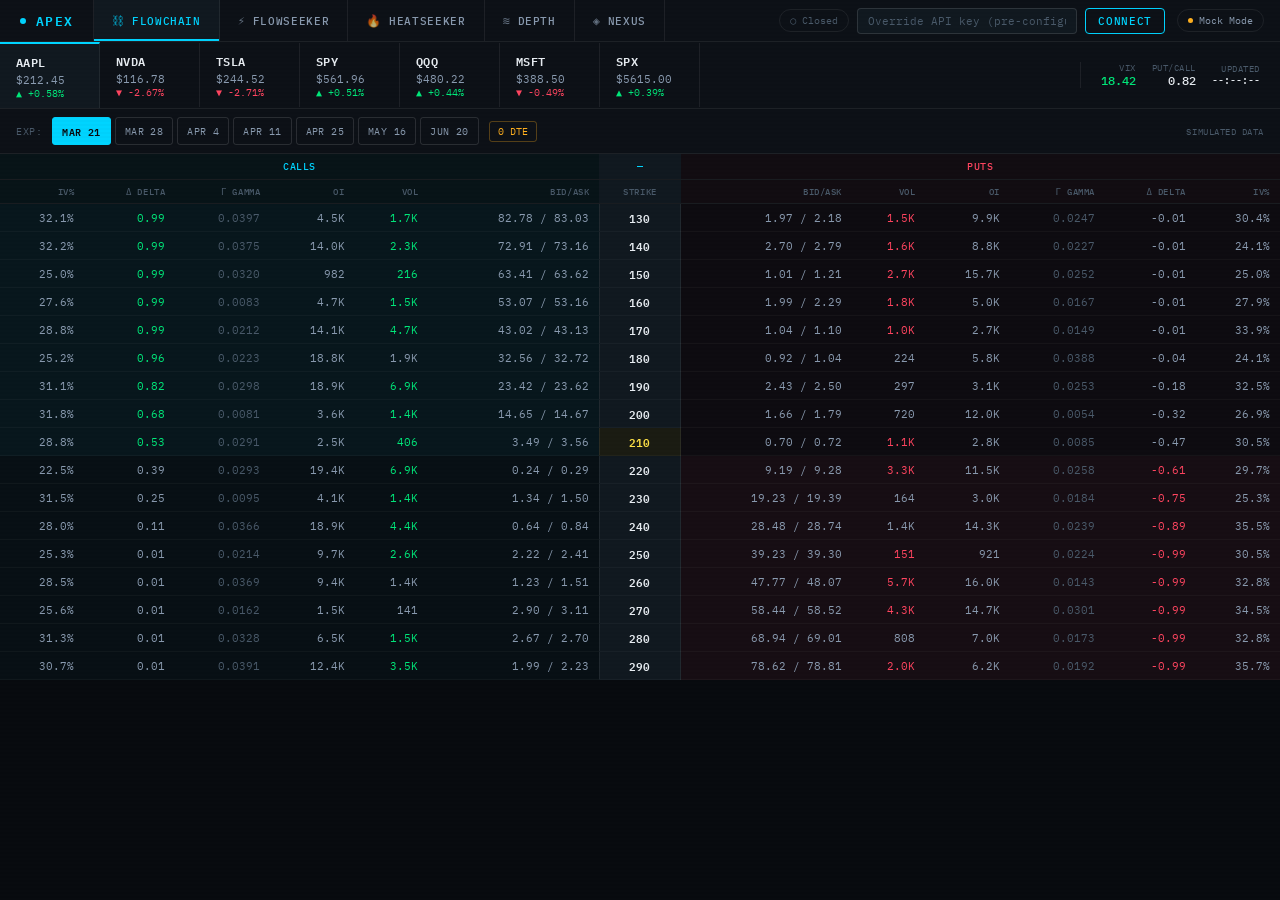
==== commit c30fd4f9: "Add files via upload" ====
--- a/apex-terminal/index.html
+++ b/apex-terminal/index.html
@@ -55,13 +55,13 @@
   </div>
   <div class="ticker-btn" onclick="setTicker('NVDA',this)" data-sym="NVDA">
     <span class="ticker-sym">NVDA</span>
-    <span class="ticker-price" id="tb-price-NVDA">$875.20</span>
-    <span class="ticker-chg up" id="tb-chg-NVDA">▲ +2.16%</span>
+    <span class="ticker-price" id="tb-price-NVDA">$116.78</span>
+    <span class="ticker-chg dn" id="tb-chg-NVDA">▼ -2.67%</span>
   </div>
   <div class="ticker-btn" onclick="setTicker('TSLA',this)" data-sym="TSLA">
     <span class="ticker-sym">TSLA</span>
-    <span class="ticker-price" id="tb-price-TSLA">$183.60</span>
-    <span class="ticker-chg dn" id="tb-chg-TSLA">▼ -2.24%</span>
+    <span class="ticker-price" id="tb-price-TSLA">$244.52</span>
+    <span class="ticker-chg dn" id="tb-chg-TSLA">▼ -2.71%</span>
   </div>
   <div class="ticker-btn" onclick="setTicker('SPY',this)" data-sym="SPY">
     <span class="ticker-sym">SPY</span>
@@ -70,17 +70,17 @@
   </div>
   <div class="ticker-btn" onclick="setTicker('QQQ',this)" data-sym="QQQ">
     <span class="ticker-sym">QQQ</span>
-    <span class="ticker-price" id="tb-price-QQQ">$478.35</span>
+    <span class="ticker-price" id="tb-price-QQQ">$480.22</span>
     <span class="ticker-chg up" id="tb-chg-QQQ">▲ +0.67%</span>
   </div>
   <div class="ticker-btn" onclick="setTicker('MSFT',this)" data-sym="MSFT">
     <span class="ticker-sym">MSFT</span>
-    <span class="ticker-price" id="tb-price-MSFT">$418.75</span>
+    <span class="ticker-price" id="tb-price-MSFT">$388.50</span>
     <span class="ticker-chg dn" id="tb-chg-MSFT">▼ -0.45%</span>
   </div>
   <div class="ticker-btn" onclick="setTicker('SPX',this)" data-sym="SPX">
     <span class="ticker-sym">SPX</span>
-    <span class="ticker-price" id="tb-price-SPX">$5620</span>
+    <span class="ticker-price" id="tb-price-SPX">$5615</span>
     <span class="ticker-chg up" id="tb-chg-SPX">▲ +0.49%</span>
   </div>
   <div class="ticker-bar-right">
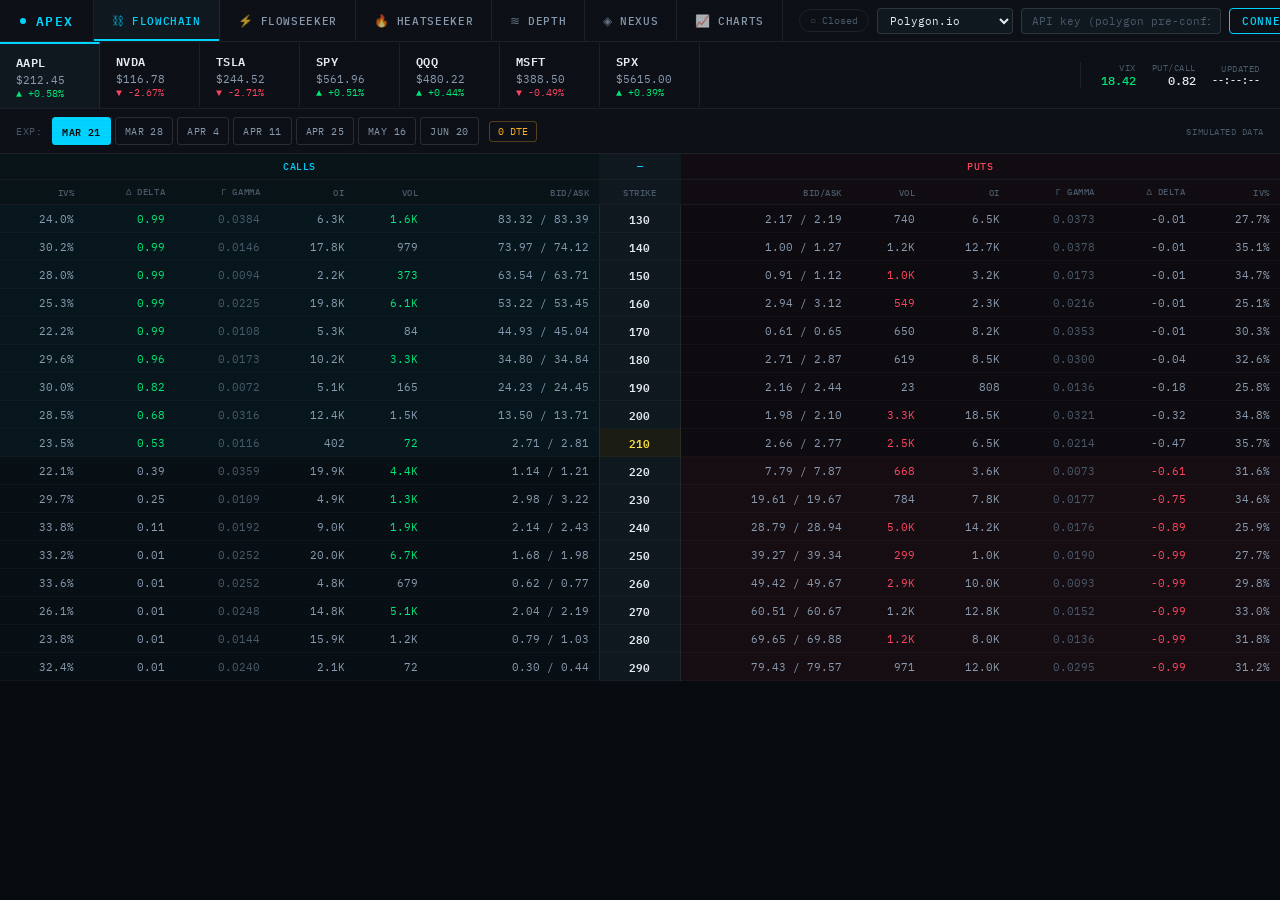
==== commit 0863536e: "Add files via upload" ====
--- a/apex-terminal/index.html
+++ b/apex-terminal/index.html
@@ -32,11 +32,19 @@
     <div class="nav-tab" onclick="switchPanel('nexus',this)">
       <span class="tab-icon">◈</span> Nexus
     </div>
+    <div class="nav-tab" onclick="switchPanel('charts',this)">
+      <span class="tab-icon">📈</span> Charts
+    </div>
   </nav>
   <div class="header-right">
     <div class="api-setup">
       <span id="sessionBadge" style="font-family:var(--mono);font-size:10px;color:var(--text2);padding:4px 10px;border:1px solid var(--border);border-radius:20px;white-space:nowrap">Closed</span>
-      <input type="password" class="api-input" id="apiKey" placeholder="Override API key (pre-configured)" autocomplete="off">
+      <select id="providerSel" onchange="onProviderChange()" style="background:var(--bg2);border:1px solid var(--border2);color:var(--text0);font-family:var(--mono);font-size:11px;padding:4px 8px;border-radius:4px;cursor:pointer">
+        <option value="polygon">Polygon.io</option>
+        <option value="marketdata">MarketData.app</option>
+        <option value="tradier">Tradier</option>
+      </select>
+      <input type="password" class="api-input" id="apiKeyInput" placeholder="API key (polygon pre-configured)" autocomplete="off" style="width:200px">
       <button class="connect-btn" onclick="connectAPI()">Connect</button>
     </div>
     <div class="status-pill" id="statusPill">
@@ -250,10 +258,37 @@
   </div>
 </div>
 
+
+<!-- ── CHARTS PANEL ── -->
+<div id="panel-charts" class="panel">
+  <div class="chain-toolbar" style="gap:12px;flex-wrap:wrap">
+    <span class="toolbar-label">Ticker:</span>
+    <div style="display:flex;gap:4px;flex-wrap:wrap" id="chart-ticker-btns">
+      <button class="exp-btn active" onclick="setChartTicker('AAPL',this)">AAPL</button>
+      <button class="exp-btn" onclick="setChartTicker('NVDA',this)">NVDA</button>
+      <button class="exp-btn" onclick="setChartTicker('TSLA',this)">TSLA</button>
+      <button class="exp-btn" onclick="setChartTicker('SPY',this)">SPY</button>
+      <button class="exp-btn" onclick="setChartTicker('QQQ',this)">QQQ</button>
+      <button class="exp-btn" onclick="setChartTicker('MSFT',this)">MSFT</button>
+      <button class="exp-btn" onclick="setChartTicker('SPX',this)">SPX</button>
+    </div>
+    <span class="toolbar-label" style="margin-left:8px">Interval:</span>
+    <div style="display:flex;gap:4px">
+      <button class="exp-btn" onclick="setChartInterval('1',this)">1m</button>
+      <button class="exp-btn" onclick="setChartInterval('5',this)">5m</button>
+      <button class="exp-btn" onclick="setChartInterval('15',this)">15m</button>
+      <button class="exp-btn" onclick="setChartInterval('60',this)">1H</button>
+      <button class="exp-btn active" onclick="setChartInterval('D',this)">1D</button>
+      <button class="exp-btn" onclick="setChartInterval('W',this)">1W</button>
+    </div>
+    <span class="toolbar-label" style="margin-left:8px">Theme: Dark · TradingView</span>
+  </div>
+  <div style="flex:1;position:relative;overflow:hidden" id="tv-chart-wrap">
+    <div id="tv-chart-container" style="width:100%;height:100%"></div>
+  </div>
+</div>
+
 <!-- TOAST -->
-<div class="toast" id="toast"></div>
-
-<!-- Toast -->
 <div class="toast" id="toast"></div>
 
 <!-- JS modules (order matters) -->
@@ -265,6 +300,7 @@
 <script src="js/flow.js"></script>
 <script src="js/heatseeker.js"></script>
 <script src="js/nexus.js"></script>
+<script src="js/charts.js"></script>
 <script src="js/app.js"></script>
 
 </body>
--- a/apex-terminal/css/styles.css
+++ b/apex-terminal/css/styles.css
@@ -461,3 +461,10 @@
 }
 .depth-atm td { background:rgba(253,224,71,.06) !important; }
 .depth-atm .depth-strike { color:var(--yellow) !important; }
+
+/* ── CHARTS PANEL ── */
+#panel-charts { display:none; flex-direction:column; }
+#panel-charts.active { display:flex; }
+#tv-chart-wrap { flex:1; min-height:0; overflow:hidden; background:var(--bg1); }
+#tv-chart-container { width:100%; height:100%; }
+#tv-chart-container iframe { width:100%; height:100%; border:none; display:block; }
